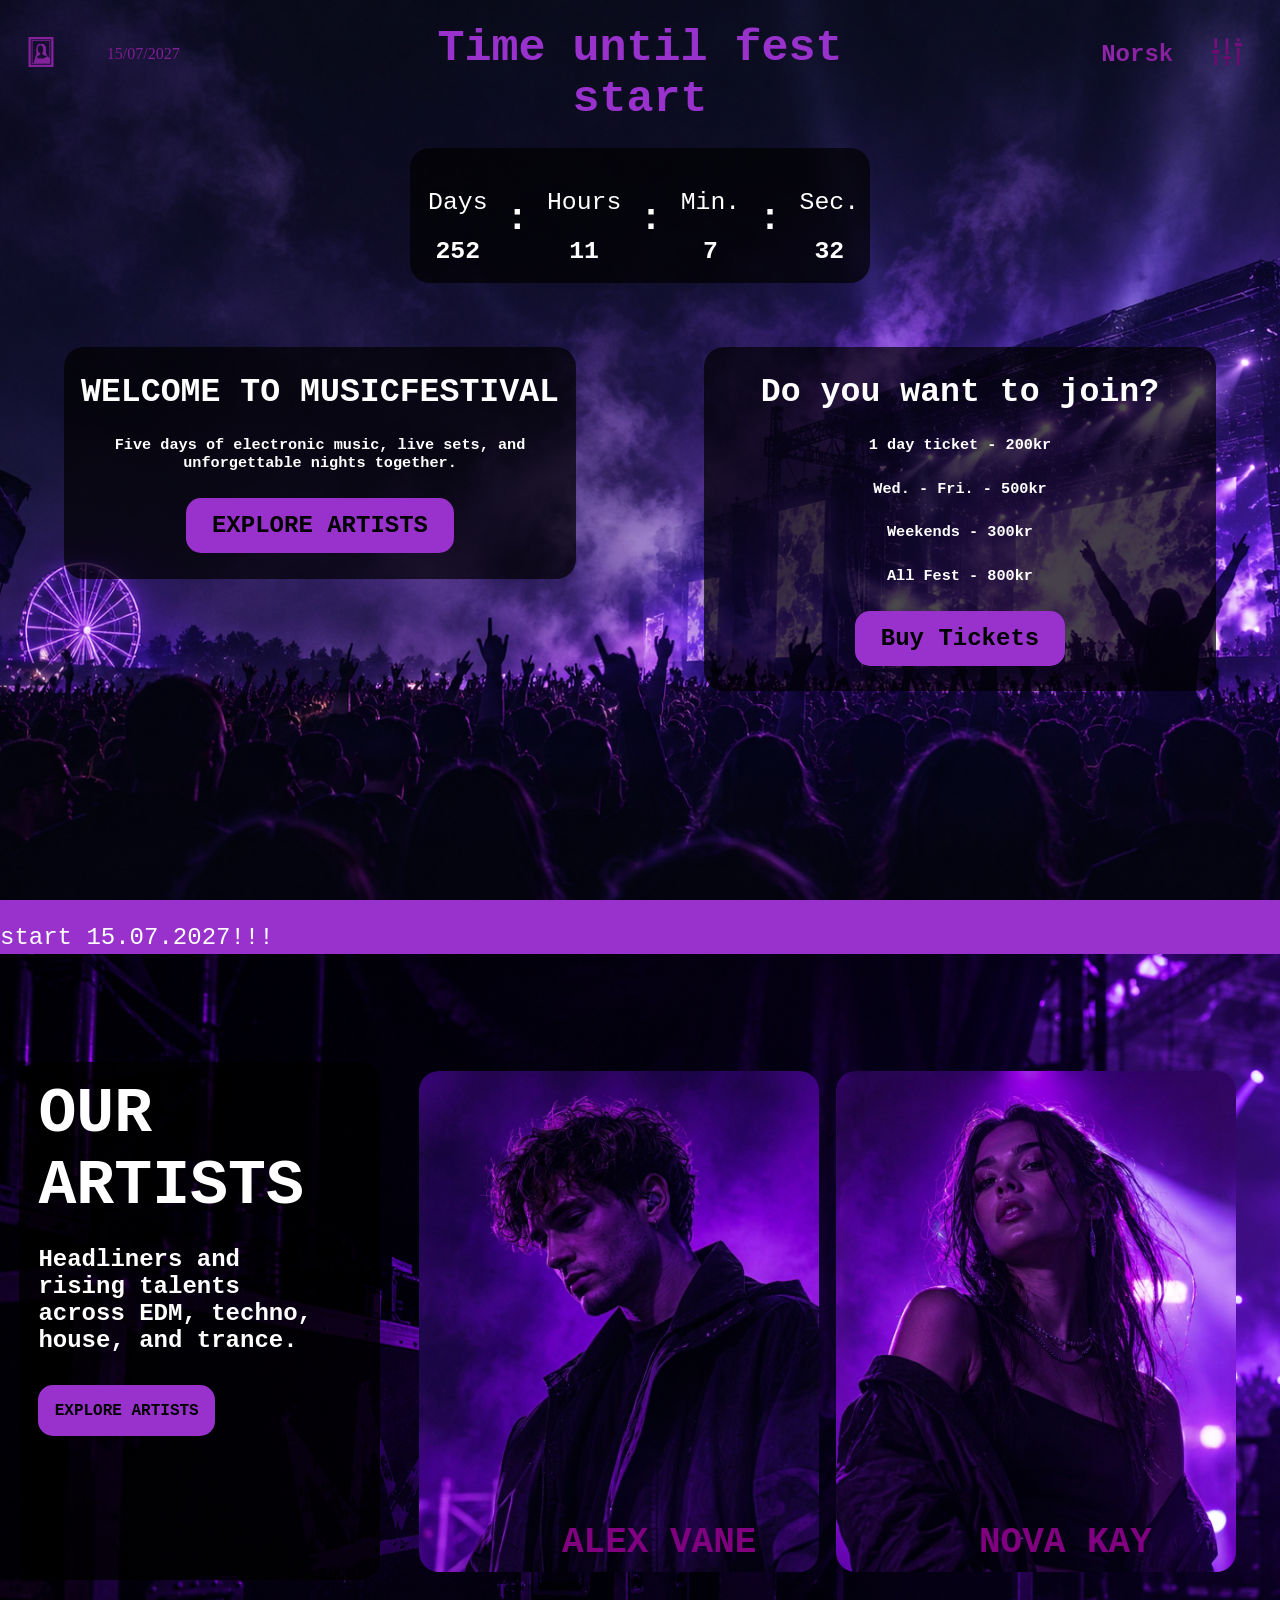
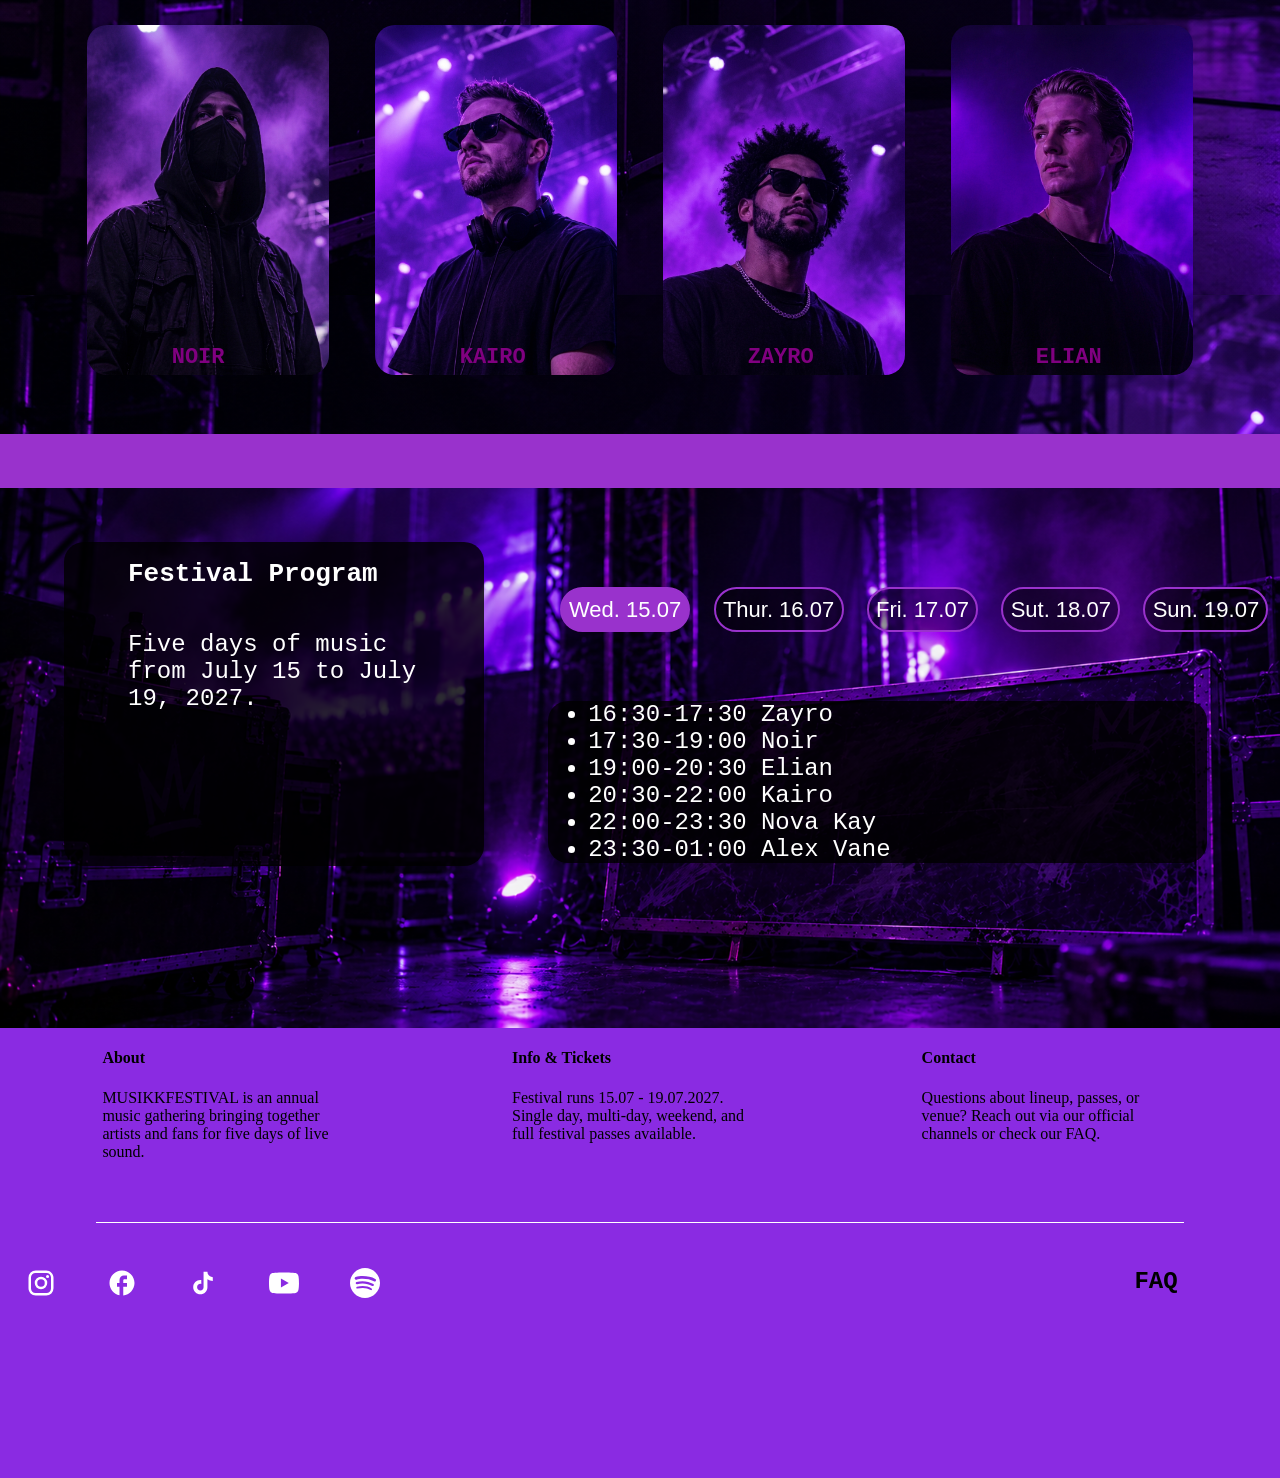
==== index.html @ 5bc3dd4d "Initial commit" ====
<!DOCTYPE html>
<html lang="en">
<head>
    <meta charset="UTF-8">
    <meta name="viewport" content="width=device-width, initial-scale=1.0">
    <title>MUSIKKFESTIVAL</title>
    <link rel="stylesheet" href="css/style.css">
</head>
<body class="body">
    <hdr class="hdr">
        <a href="index.html" id="hdrLogo" class="hdrItem">
            <svg  viewBox="0 0 512 512">
            <g>
	            <path class="st0" d="M42.436,0v512H61.6h407.964V0H42.436z M431.228,473.664H80.769V38.328h350.459V473.664z"/>
	            <path class="st0" d="M414.799,450.398V54.757H97.193v402.486h317.606V450.398z M401.11,366.201
		                            c-3.654-7.718-8.44-14.709-14.695-20.284c-50.18-44.764-45.007-74.203-45.992-92.435c-1.262-23.412,24.05-142.4-89.869-137.962
		                            c-3.474,4.522-6.993,20.596-6.678,29.14c42.746-1.304,50.313,35.603,50.313,70.728s-17.05,58.344-17.05,58.344
		                            c-0.804,2.371-2.074,1.733-0.683,3.814c0,0,2.458,2.961,5.458,6.179c3.266,14.237,15.277,32.42,43.634,35.569
		                            c20.361,2.268,22.392,4.528,31.817,9.404c2.545,2.316,4.404,4.591,5.319,6.782c-20.888-0.957-56.158,26.574-56.158,26.574
		                            s-34.872,6.768-67.011,5.548c2.559-3.676,5.52-6.858,8.852-9.07c1.523-1.013,1.935-3.079,0.916-4.605
		                            c-1.016-1.525-3.079-1.942-4.604-0.929c-4.788,3.203-8.61,7.642-11.716,12.441c-0.364,0.569-0.7,1.144-1.048,1.72
		                            c-18.717-1.539-35.402-6.311-42.146-17.448c-9.889-16.311,52.212-45.562,52.212-45.562v-29.425c0,0-11.674,0.27-26.862-16.179
		                            c-22.326-24.196-16.876-79.613-7.316-94.897c14.276-22.816,29.428-16.138,29.112-19.93c-1.05-12.65,5.829-28.253,5.829-28.253
		                            c-4.58,0.222-15.08,2.04-26.002,6.567c-11.751,4.882-30.735,17.539-40.229,68.163c-8.749,46.658,9.455,102.566-1.932,115.853
		                            c-11.394,13.287-15.191,23.731-15.191,32.276c0,16.387-3.162,32.039-5.062,33.939c-1.769,1.776-18.832,27.573-21.103,71.29h-22.337
		                            V68.447H401.11V366.201z"/>
            </g>
            </svg>
        </a>
        <p id="startDate" class="hdrItem">15/07/2027</p>
        <a href="" id="langButt" class="hdrItem" data-lang="langBtnText">English</a>
        <a href="" id="hdrMenuButt" class="hdrItem">
            <svg  viewBox="0 0 512 512" >
            <g>
	            <rect x="424" y="24" class="st0" width="48" height="52"/>
	            <rect x="424" y="188" class="st0" width="48" height="300"/>
	            <path class="st0" d="M484.79,100h-73.578C396.188,100,384,112.188,384,127.211v9.578c0,15.023,12.188,27.21,27.211,27.21h73.578
	            	c15.023,0,27.21-12.187,27.21-27.21v-9.578C512,112.188,499.813,100,484.79,100z"/>
	            <rect x="231.985" y="24" class="st0" width="48" height="276.641"/>
	            <rect x="231.985" y="412.641" class="st0" width="48" height="75.359"/>
	            <path class="st0" d="M292.774,324.641h-73.578c-15.023,0-27.21,12.187-27.21,27.211v9.578c0,15.024,12.187,27.211,27.21,27.211
	            	h73.578c15.023,0,27.211-12.187,27.211-27.211v-9.578C319.985,336.828,307.797,324.641,292.774,324.641z"/>
	            <rect x="40" y="308" class="st0" width="48" height="180"/>
	            <rect x="40" y="24" class="st0" width="48" height="172"/>
	            <path class="st0" d="M100.79,220H27.211C12.188,220,0,232.188,0,247.211v9.578C0,271.813,12.188,284,27.211,284h73.578
	            	c15.023,0,27.21-12.187,27.21-27.21v-9.578C128,232.188,115.813,220,100.79,220z"/>
            </g>
            </svg>
        </a>
    </hdr>
    <div id="menuOverlay">
        <div id="menuBox">
            <a href="" id="closeMenuButt">X</a>
            <a href="index.html" class="menuLink" data-lang="menuHome">Home</a>
            <a href="artists.html" class="menuLink" data-lang="menuArtists">Artists</a>
            <a href="tickets.html" class="menuLink" data-lang="menuTickets">Tickets</a>
            <a href="faq.html" class="menuLink" data-lang="menuFaq">FAQ</a>
        </div>
    </div>
    <main class="main">
        <div id="frame1">
            <div class="counterBox">
                <h2 id="counterTitle" data-lang="counterTitle">Time until fest start</h2>
                <div id="counterTimer">
                    <div class="counterNameBox">
                        <p data-lang="daysLabel">Days</p>
                        <h1 id="days">160</h1>
                    </div>
                    <h4>:</h4>
                    <div class="counterNameBox">
                        <p data-lang="hoursLabel">Hours</p>
                        <h1 id="hours">14</h1>
                    </div>
                    <h4>:</h4>
                    <div class="counterNameBox">
                        <p data-lang="minLabel">Min.</p>
                        <h1 id="minutes">47</h1>
                    </div>
                    <h4>:</h4>
                    <div class="counterNameBox">
                        <p data-lang="secLabel">Sec.</p>
                        <h1 id="seconds">57</h1>
                    </div>
                </div>
            </div>

            <div id="f1Row">   
                <div class="f1Box">
                    <h1 data-lang="heroTitle">VELKOMEN TIL MUSIKKFESTIVAL</h1>
                    <h3 data-lang="heroSub">Five days of electronic music, live sets, and unforgettable nights together.</h3>
                    <a href="artists.html" class="butt">
                        <p data-lang="exploreBtn">EXPLORE ARTISTS</p>

                    </a>
                </div>
                <div class="f1Box" id="ticketBox">
                    <h1 data-lang="joinTitle">Do you want to join?</h1>
                    <h3>1 day ticket - 200kr</h3>
                    <h3>Wed. - Fri. - 500kr</h3>
                    <h3>Weekends - 300kr</h3>
                    <h3>All Fest - 800kr</h3>
                    <a href="tickets.html" class="butt">
                        <p data-lang="buyBtn">Buy Tickets</p>
                    </a>
                </div>
            </div>
            
        </div>
        <div id="lineBetween">
            <p id="inLineText"> start 15.07.2027!!!</p>
        </div>
        <div id="frame2">
            <div class="f2TitleBox">
                <h1 data-lang="ourArtistsTitle">OUR ARTISTS</h1>
                <p data-lang="ourArtistsSub">Headliners and rising talents across EDM, techno, house, and trance.</p>
                <a href="artists.html" class="butt" data-lang="exploreBtn">EXPLORE ARTISTS</a>
            </div>
            <div class="mainArtistsBox">
                <div class="mainArtist" id="m1">
                    <a href="artists.html">ALEX VANE</a>
                </div>
                <div class="mainArtist" id="m2">
                    <a href="artists.html">NOVA KAY</a>
                </div>
            </div>
            <div class="smallArtistsBox">
                <div class="smallArtist" id="s1">
                    <a href="artists.html">NOIR</a>
                </div>
                <div class="smallArtist" id="s2">
                    <a href="artists.html">KAIRO</a>
                </div>
                <div class="smallArtist" id="s3">
                    <a href="artists.html">ZAYRO</a>
                </div>
                <div class="smallArtist" id="s4">
                    <a href="artists.html">ELIAN</a>
                </div>
            </div>
        </div>
        <div id="lineBetween">
            <p id="inLineText"></p>
        </div>
        <div id="frame3">
            <div class="f3TitleBox">
                <h1 data-lang="programTitle">Festival Program</h1>
                <p data-lang="programSub">Five days of music from July 15 to July 19, 2027.</p>
            </div>
            <div class="scheduleBox">
                <div class="buttBox">
                    <button href="" class="schButt active"> Wed. 15.07</button>
                    <button href="" class="schButt"> Thur. 16.07</button>
                    <button href="" class="schButt"> Fri. 17.07</button>
                    <button href="" class="schButt"> Sut. 18.07</button>
                    <button href="" class="schButt"> Sun. 19.07</button>

                </div>

                <div id="schedule">
                    <ul id="scheduleList">
                        <li>16:30-17:30 Zayro</li>
                        <li>17:30-19:00 Noir</li>
                        <li>19:00-20:30 Elian</li>
                        <li>20:30-22:00 Kairo</li>
                        <li>22:00-23:30 Nova Kay</li>
                        <li>23:30-01:00 Alex Vane</li>
                    </ul>
                </div>
            </div>

        </div>
    </main>
    <ftr class="ftr">
        <div id="ftrBox">
            <div class="ftrItem">
                <h4 data-lang="ftrT1">Title1</h4>
                <p data-lang="ftrP1">MUSIKKFESTIVAL is an annual music gathering bringing together artists and fans for five days of live sound.</p>
            </div>
            <div class="ftrItem">
                <h4 data-lang="ftrT2">Title2</h4>
                <p data-lang="ftrP2">Festival runs 15.07 - 19.07.2027. Single day, multi-day, weekend, and full festival passes available.</p>
            </div>
            <div class="ftrItem">
                <h4 data-lang="ftrT3">Title3</h4>
                <p data-lang="ftrP3">Questions about lineup, passes, or venue? Reach out via our official channels before the festival starts.</p>
            </div>
        </div>
        <div id="stroke"></div>
        <div id="ftrUnderBox">
            <a href="https://www.instagram.com/" target="_blank" id="ftrLogo" class="hdrItem">
                <svg viewBox="0 0 24 24">
                    <path d="M7.8 2h8.4C19.4 2 22 4.6 22 7.8v8.4a5.8 5.8 0 0 1-5.8 5.8H7.8C4.6 22 2 19.4 2 16.2V7.8A5.8 5.8 0 0 1 7.8 2zm-.2 2A3.6 3.6 0 0 0 4 7.6v8.8C4 18.39 5.61 20 7.6 20h8.8a3.6 3.6 0 0 0 3.6-3.6V7.6C20 5.61 18.39 4 16.4 4H7.6zm9.65 1.5a1.25 1.25 0 0 1 1.25 1.25A1.25 1.25 0 0 1 17.25 8 1.25 1.25 0 0 1 16 6.75a1.25 1.25 0 0 1 1.25-1.25zM12 7a5 5 0 0 1 5 5 5 5 0 0 1-5 5 5 5 0 0 1-5-5 5 5 0 0 1 5-5zm0 2a3 3 0 0 0-3 3 3 3 0 0 0 3 3 3 3 0 0 0 3-3 3 3 0 0 0-3-3z"/>
                </svg>
            </a>
            <a href="https://www.facebook.com/" target="_blank" id="ftrLogo" class="hdrItem">
                <svg viewBox="0 0 24 24">
                    <path d="M22 12c0-5.52-4.48-10-10-10S2 6.48 2 12c0 4.84 3.44 8.87 8 9.8V15H8v-3h2V9.5C10 7.57 11.57 6 13.5 6H16v3h-2c-.55 0-1 .45-1 1v2h3v3h-3v6.95c5.05-.5 9-4.76 9-9.95z"/>
                </svg>
            </a>
            <a href="https://www.tiktok.com/" target="_blank" id="ftrLogo" class="hdrItem">
                <svg viewBox="0 0 24 24">
                    <path d="M16.6 5.82s.51.5 0 0A4.278 4.278 0 0 1 15.54 3h-3.09v12.4a2.592 2.592 0 0 1-2.59 2.5c-1.42 0-2.6-1.16-2.6-2.6 0-1.72 1.66-3.01 3.37-2.48V9.66c-3.45-.46-6.47 2.22-6.47 5.64 0 3.33 2.76 5.7 5.69 5.7 3.14 0 5.69-2.55 5.69-5.7V9.01a7.35 7.35 0 0 0 4.3 1.38V7.3s-1.88.09-3.24-1.48z"/>
                </svg>
            </a>
            <a href="https://www.youtube.com/" target="_blank" id="ftrLogo" class="hdrItem">
                <svg viewBox="0 0 24 24">
                    <path d="M23.498 6.186a3.016 3.016 0 0 0-2.122-2.136C19.505 3.545 12 3.545 12 3.545s-7.505 0-9.377.505A3.017 3.017 0 0 0 .502 6.186C0 8.07 0 12 0 12s0 3.93.502 5.814a3.016 3.016 0 0 0 2.122 2.136c1.871.505 9.376.505 9.376.505s7.505 0 9.377-.505a3.015 3.015 0 0 0 2.122-2.136C24 15.93 24 12 24 12s0-3.93-.502-5.814zM9.545 15.568V8.432L15.818 12l-6.273 3.568z"/>
                </svg>
            </a>
            <a href="https://open.spotify.com/" target="_blank" id="ftrLogo" class="hdrItem">
                <svg viewBox="0 0 24 24">
                    <path d="M12 0C5.4 0 0 5.4 0 12s5.4 12 12 12 12-5.4 12-12S18.66 0 12 0zm5.521 17.34c-.24.359-.66.48-1.021.24-2.82-1.74-6.36-2.101-10.561-1.141-.418.122-.779-.179-.899-.539-.12-.421.18-.78.54-.9 4.56-1.021 8.52-.6 11.64 1.32.42.18.479.659.301 1.02zm1.44-3.3c-.301.42-.841.6-1.262.3-3.239-1.98-8.159-2.58-11.939-1.38-.479.12-1.02-.12-1.14-.6-.12-.48.12-1.021.6-1.141C9.6 9.9 15 10.561 18.72 12.84c.361.181.54.78.241 1.2zm.12-3.36C15.24 8.4 8.82 8.16 5.16 9.301c-.6.179-1.2-.181-1.38-.721-.18-.601.18-1.2.72-1.381 4.26-1.26 11.28-1.02 15.721 1.621.539.3.719 1.02.419 1.56-.299.421-1.02.599-1.559.3z"/>
                </svg>
            </a>
            <a href="faq.html" id="ftrFaqLink" data-lang="menuFaq">FAQ</a>
        </div>
    </ftr>
    <script src="script/timer.js"></script>
    <script src="script/buttonLigic.js"></script>
</body>
</html>
---- css/style.css ----
.body {
    margin: 0;
}


.hdr {
    display: flex;

    position: fixed;
    top: 0;
    left: 0;

    mix-blend-mode: difference;

    width: 100%;
    height: 12vh;
    background-color: rgba(0, 0, 0, 0);
}
.hdrItem{
    margin: auto;
    fill: darkorchid;
    color: darkorchid;
}



#hdrLogo {
    width: 30px;
    height: auto;
    margin-left: 2vw;
    margin-right: 2vw;
}
#startDate{
    margin-left: 2vw;
    margin-right: 2vw;
}
#langButt {
    margin-right: 1vw;
    font-size: 24px;
    text-decoration: none;
    font-family: monospace;
    font-weight: bold;
}
#hdrMenuButt {
    width: 30px;
    height: auto;
    margin-right: 3vw;
    margin-left: 2vw;
}

.main {
    display: flex;
    flex-direction: column;

    font-family: monospace;
    color: white;
}
.main p {
    font-size: 24px;
}



.butt {
    display: flex;

    width: fit-content;
    height: 5vh;

    align-items: center;


    padding-top: 1%;
    padding-bottom: 1%;
    padding-left: 5%;
    padding-right: 5%;

    background-color: darkorchid;
    border-radius: 15px;

    text-decoration: none;
    color: black;
    font-weight: bold;
    font-size: large;
    font-family: monospace;
}
.butt:hover {
    background-color: purple;
    color: white;
}



#lineBetween {
    width: 100%;
    height: 6vh;
    
    background-color: darkorchid;

    font-family: monospace;
}




#frame1 {
    background-image: url(../img/f1background.png);
    background-size: cover;
    background-position: center;

    display: flex;
    flex-direction: column;

    width: 100%;
    height: 100vh;

    background-color: rgb(50, 49, 49);
}
.f1Box {
    display: flex;
    flex-direction: column;

    width: 40%;

    margin: auto;
    margin-top: 5%;
    margin-left: 5%;

    text-align: center;

    background-color: rgba(0, 0, 0, 0.7);

    border-radius: 20px;

}
.f1Box h1 {
    margin: auto;
    margin-top: 5%;
    margin-bottom: 5%;

    width: 100%;

    font-size: calc(14px + 1.5vw);
    font-weight: bold;
}
.f1Box h3 {
    margin: auto;
    margin-bottom: 5%;
}
.f1Box a {
    margin: auto;
    margin-bottom: 5%;
}

#f1Row {
    display: flex;
    flex-direction: row;
}


.counterBox {
    display: flex;
    width: 60%;

    flex-direction: column;

    margin: auto;
    margin-top: 0;
    margin-bottom: 0;


}
#counterTitle {
    font-size: 5vh;
    text-align: center;

    width: 35vw;

    margin: auto;
    margin-top: 3%;
    margin-bottom: 3%;

    color: darkorchid;

    
}
#counterTimer {
    display: flex;
    
    margin: auto;
    margin-top: 0;
    margin-bottom: 0;

    width: inherit;
    height: 15vh;

    background-color: rgba(0, 0, 0, 0.7);
    border-radius: 20px;
}
#counterTimer h4 {
    font-size: calc(12px + 2vw);
}

.counterNameBox {
    display: flex;
    flex-direction: column;

    padding: 2%;

    align-items: center;
    margin: 2%;
}
.counterNameBox h1 {
    height: fit-content;
    font-size: calc(12px + 1vw);
    margin-top: 0;
    margin-bottom: 0;
}
.counterNameBox p {
    font-size: calc(12px + 1vw);

    margin: auto;
}


@media (max-width: 800px) {
    #frame1 {
        flex-direction: column;

        height: 120vh;
    }

    .f1Box {
        width: 85vw;

        margin-left: auto;
        margin-right: auto;
    }

    .counterBox {
        width: 85vw;
        margin-top: 6vh;
    }
    #counterTitle {
        width: 85vw;

        margin-top: 12px;
        margin-bottom: 12px;
    }
    #counterTimer {
        width: 85vw;

        justify-content: center;

        margin: 0;
        margin-top: 12px;
    }
    #f1Row {
        flex-direction: column;
    }
}






#frame2 {
    display: grid;
    grid-template-rows: 60% 40%;
    grid-template-columns: 30% 70%;
    
    width: 100%;
    height: 120vh;

    background-image: url(../img/ArtistsBackground.png);

    font-weight: bold;

    
}

.f2TitleBox {
    display: flex;
    flex-direction: column;

    width: 85%;
    height: 80%;

    margin-top: 12vh;
    margin-left: 5%;

    padding-left: 5%;
    padding-right: 4%;


    background-color: rgba(0, 0, 0, 0.8);
    border-radius: 20px;
}
.f2TitleBox h1 {
    font-size: calc(12px + 4vw);

    width: 90%;

    margin: 0;
    margin-top: 5%;
}
.f2TitleBox p {
    width: 90%;
}
.f2TitleBox a {
    margin-top: 2%;
    margin-bottom: 4%;
}

.mainArtistsBox {
    display: flex;

    width: 95%;
    height: 80%;

    margin-top: 12vh;
    margin-left: 3%;
    
}
.mainArtist {
    display: flex;
    width: 45%;
    height: 39;

    padding: 1%;
    margin: 1%;

    background-color: rgba(0, 0, 0, 0.8);
    border-radius: 20px;

    background-position: top;
    background-size: cover;
}
.mainArtist a {
    font-size: 36px;
    text-decoration: none;
    color: purple;

    align-self: flex-end;

    margin-left: 35%;
}

#m1 {
    background-image: url(../img/Artists/AlexVane.jpg);
}
#m2 {
    background-image: url(../img/Artists/NovaKay.jpg);
}




.smallArtistsBox {
    display: flex;

    grid-column: span 2;

    margin-left: 5%;
    

    width: 90%;
    height: 90%;
}
.smallArtist {
    display: flex;
    background-color: rgba(0, 0, 0, 0.8);
    border-radius: 20px;

    width: 95%;
    height: 90%;

    margin: 2%;

    background-position: top;
    background-size: cover;
}
.smallArtist a {
    font-size: 22px;
    text-decoration: none;
    color: purple;

    align-self: flex-end;
    margin-left: 35%;
    margin-bottom: 2%;
    
}

#s1 {
    background-image: url(../img/Artists/Noir.jpg);
}
#s2 {
    background-image: url(../img/Artists/Kairo.jpg);
}
#s3 {
    background-image: url(../img/Artists/Zayro.jpg);
    background-position: center;
}
#s4 {
    background-image: url(../img/Artists/Elian.jpg);
}



@media (max-width: 800px) {
    #frame2 {
        display: flex;
        flex-direction: column;

        height: 150vh;
    }
    .mainArtistsBox {
        margin-top: 5%;

        height: 50vh;
    }
    .smallArtistsBox {
        flex-direction: row;

        height: 30%;

        margin-top: 5%;

        
    }
    .f2TitleBox {
        height: auto;
    }
    .smallArtist {
        background-position: center;
    }
    .smallArtist a {
        font-size: 18px;

        margin-left: auto;
        margin-right: auto;
    }
    #s3 {
        background-position: center;
    }
}



#frame3 {
    display: flex;
    width: 100%;
    height: 60vh;

    background-image: url(../img/raspisanieBackground2.png);
    background-position: bottom;
    background-size: cover;
    background-repeat: repeat;
}

.f3TitleBox {
    display: flex;
    flex-direction: column;

    width: 25%;
    height: 60%;

    margin-top: 6vh;
    margin-left: 5%;

    padding-left: 5%;
    padding-right: 4%;


    background-color: rgba(0, 0, 0, 0.8);
    border-radius: 20px;
}
.scheduleBox {
    width: 60%;
    height: 25%;

    margin-top: 6vh;
    margin-left: 5%;
}

.buttBox {
    display: flex;
    flex-wrap: wrap;
    row-gap: 5%;

    height: 100%;
}
.schButt {
    background-color: rgba(0, 0, 0, 0.4);
    border-radius: 25px;
    border-style: solid;
    border-color: darkorchid;


    font-size: 22px;
    color: white;

    padding: 1%;
    margin: auto;

    white-space: nowrap;

    text-decoration: none;

    transition: 0.5s;
}
.schButt:hover {
    background-color: darkorchid;
}
.schButt.active {
    background-color: darkorchid;
}

#schedule {
    width: 90%;

    background-color: rgba(0, 0, 0, 0.8);
    border-radius: 20px;
}
#scheduleList {
    font-size: 24px;
}

@media (max-width: 800px) {
    #frame3 {
        height: 100vh;
    }
    .f3TitleBox {
        height: 43%;
    }
    .scheduleBox {
        height: 90%;
    }
    .buttBox {
        height: 20%;
    }
}


/*Artists side*/
#artistFrame{
    display: flex;
    flex-direction: column;

    width: 100%;
    height: 105vh;

    background-image: url(../img/ArtistsBackground.png);
}

.hdrTitle {
    margin-left: auto;
    margin-right: auto;

    color: purple;
}

#artistButBox {
    height: 20vh;
    width: 90%;

    margin-right: auto;
    margin-left: 10%;
    margin-bottom: 2%;
    margin-top: 2%;
}

.artistButt {
    display: flex;

    background-color: rgba(0, 0, 0, 0.4);
    background-size: cover;
    background-position: top;

    border-radius: 25px;
    border-style: solid;
    border-color: darkorchid;

    height: 90%;
    width: 10%;


    font-size: 22px;
    color: white;

    margin: 1%;


    text-decoration: none;

    transition: 0.5s;
}
.artistButt p {
    align-self: flex-end;

    margin-left: auto;
    margin-right: auto;
}
.artistButt:hover {
    background-color: darkorchid;
    background-image: none;
}



#artBut1 {
    background-image: url(../img/Artists/AlexVane.jpg);
}
#artBut2 {
    background-image: url(../img/Artists/NovaKay.jpg);
}
#artBut3 {
    background-image: url(../img/Artists/Noir.jpg);
}
#artBut4 {
    background-image: url(../img/Artists/Kairo.jpg);
}
#artBut5 {
    background-image: url(../img/Artists/Zayro.jpg);
    background-position: center;
}
#artBut6 {
    background-image: url(../img/Artists/Elian.jpg);
}

.artistButt.active {
    background-color: darkorchid;
    background-image: none !important;
}


#artInfoBox {
    display: flex;

    height: 100%;

    margin-left: 5%;


}

#artPhoto {
    width: auto;
    height: 25%;

    

    border-radius: 20px;
    border-style: solid;
    border-color: rgba(0, 0, 0, 0.8);
    border-width: 15px;

    margin: 2%;

}
#infoText {
    width: 45%;
    height: fit-content;

    background-color: rgba(0, 0, 0, 0.8);
    border-radius: 20px;

    padding: 2%;

    margin-top: 2%;
}
#infoText h1 {
    color: purple;
}
#infoText p {
    color: darkslateblue;
}

@media (max-width: 800px) {
    #artistFrame {
        height: 150vh;
    }
    .hdrTitle {
        margin-top: 12vh;
    }
    #artInfoBox {
        flex-direction: column;
        
    }
    #artPhoto {
        width: 80%;
        height: auto;

        margin: auto;
        margin-bottom: 0;
        margin-top: 0;
    }
    #infoText {
        width: 80%;

        margin: auto;
        margin-top: 0;
    }
    .artistButt {
        width: 14%;

    }
}



/*Tickets side*/
#ticketFrame {
    display: flex;
    flex-direction: column;

    width: 100%;
    height: 100vh;

    background-image: url(../img/f1background.png);
    background-size: cover;
    background-position: center;
}

#tcktButBox {
    height: 18vh;

    margin-left: 5%;
    margin-right: 5%;
}

.tcktButt {
    display: flex;
    flex-direction: column;
    justify-content: center;
    align-items: center;

    background-color: rgba(0, 0, 0, 0.7);

    border-radius: 25px;
    border-style: solid;
    border-color: darkorchid;

    height: 90%;
    width: 20%;

    font-size: 20px;
    color: white;

    margin: auto;
}
.tcktButt:hover {
    background-color: darkorchid;
}
.tcktButt h2 {
    margin: 0;
    font-size: 22px;
}
.tcktButt p {
    margin: 2%;
    color: darkorchid;
    font-family: monospace;
    font-weight: bold;
}

.tcktButt.active {
    background-color: darkorchid;
}
.tcktButt.active p {
    color: black;
}
.tcktButt:hover p {
    color: black;
}


#buyInfoBox {
    display: flex;
    flex-direction: row;

    margin-top: 2%;
}

.tcktBox {
    display: flex;
    flex-direction: column;

    width: 40%;
    height: 45vh;

    margin: auto;
    margin-top: 2%;

    padding: 2%;

    background-color: rgba(0, 0, 0, 0.8);
    border-radius: 20px;
}
.tcktBox h1 {
    color: purple;
    margin-top: 0;
    margin-bottom: 2%;
}
.tcktBox h2 {
    color: darkorchid;
    font-family: monospace;
    margin-top: 0;
}

.tcktInput {
    width: 85%;
    height: 4vh;

    margin-bottom: 3%;
    padding-left: 2%;

    background-color: rgba(0, 0, 0, 0.6);
    border-style: solid;
    border-color: darkorchid;
    border-radius: 15px;

    color: white;
    font-family: monospace;
    font-size: 16px;
}

#buyNowButt {
    margin-top: auto;
}

@media (max-width: 800px) {
    #ticketFrame {
        flex-direction: column;
        height: 150vh;
    }
    #tcktButBox {
        flex-direction: column;
        height: 35vh;
    }
    .tcktButt {
        width: 85vw;
        height: 20%;
    }
    #buyInfoBox {
        flex-direction: column;
    }
    .tcktBox {
        width: 85vw;
        height: auto;
    }
}



/*Menu*/
#menuOverlay {
    display: none;
    position: fixed;
    top: 0;
    left: 0;

    width: 100%;
    height: 100vh;

    background-color: rgba(0, 0, 0, 0.85);
    z-index: 100;
}
#menuOverlay.open {
    display: flex;
}

#menuBox {
    display: flex;
    flex-direction: column;

    width: 35vw;
    height: 60vh;

    margin: auto;
    padding: 3%;

    background-color: rgba(0, 0, 0, 0.7);
    border-color: darkorchid;
    border-radius: 20px;

    text-align: center;
}

#closeMenuButt {
    align-self: flex-end;

    font-size: 28px;
    font-family: monospace;
    font-weight: bold;
    text-decoration: none;
    color: darkorchid;
}

.menuLink {
    margin: auto;

    font-size: calc(18px + 1.5vw);
    font-family: cursive;
    font-weight: bold;
    text-decoration: none;
    color: white;

    transition: 0.3s;
}
.menuLink:hover {
    color: darkorchid;
}


/*FAQ side*/
#faqFrame {
    display: flex;
    flex-direction: column;

    width: 100%;
    min-height: 100vh;

    padding-bottom: 6vh;

    background-image: url(../img/f1background.png);
    background-size: cover;
    background-position: center;
}

#faqListBox {
    display: flex;
    flex-direction: column;

    width: 75%;
    margin: auto;
    margin-top: 2%;
}

.faqItem {
    display: flex;
    flex-direction: column;

    margin-bottom: 2%;
    padding: 2%;

    background-color: rgba(0, 0, 0, 0.8);
    border-style: solid;
    border-color: darkorchid;
    border-radius: 20px;
}

.faqQuest {
    background-color: rgba(0, 0, 0, 0);
    border: none;

    text-align: left;
    font-family: cursive;
    font-size: calc(14px + 0.8vw);
    font-weight: bold;
    color: purple;

    cursor: pointer;
}

.faqAns {
    display: none;
    margin-top: 2%;
    margin-bottom: 0;

    font-size: 18px;
    color: white;
}
.faqItem.active .faqAns {
    display: block;
}



@media (max-width: 800px) {
    #menuBox {
        width: 80vw;
        height: 65vh;
    }
    #faqListBox {
        width: 88vw;
    }
    #faqFrame .hdrTitle {
        margin-top: 12vh;
    }
}



.ftr {
    display: flex;
    flex-direction: column;
    background-color: blueviolet;
    width: 100%;
    height: 50vh;
}

#ftrBox {
    display: flex;
    margin-left: 8vw;
    margin-right: 8vw;
    justify-content: space-between;
}
.ftrItem {
    width: 20vw;
    height: auto;
}
.ftrItem p {
    overflow-wrap: break-word;
}

#stroke {
    width: 85vw;
    height: 1px;
    background-color: white;
    margin: auto;
    margin-top: 5vh;
    margin-bottom: 5vh;
}

#ftrUnderBox {
    display: flex;
    
}

#ftrLogo {
    width: 30px;
    height: auto;
    margin-left: 2vw;
    margin-right: 2vw;

    fill: white;
    color: white;
}
#ftrFaqLink {
    margin-left: auto;
    margin-right: 8vw;

    font-size: 24px;
    font-family: monospace;
    font-weight: bold;
    text-decoration: none;
    color: black;
}
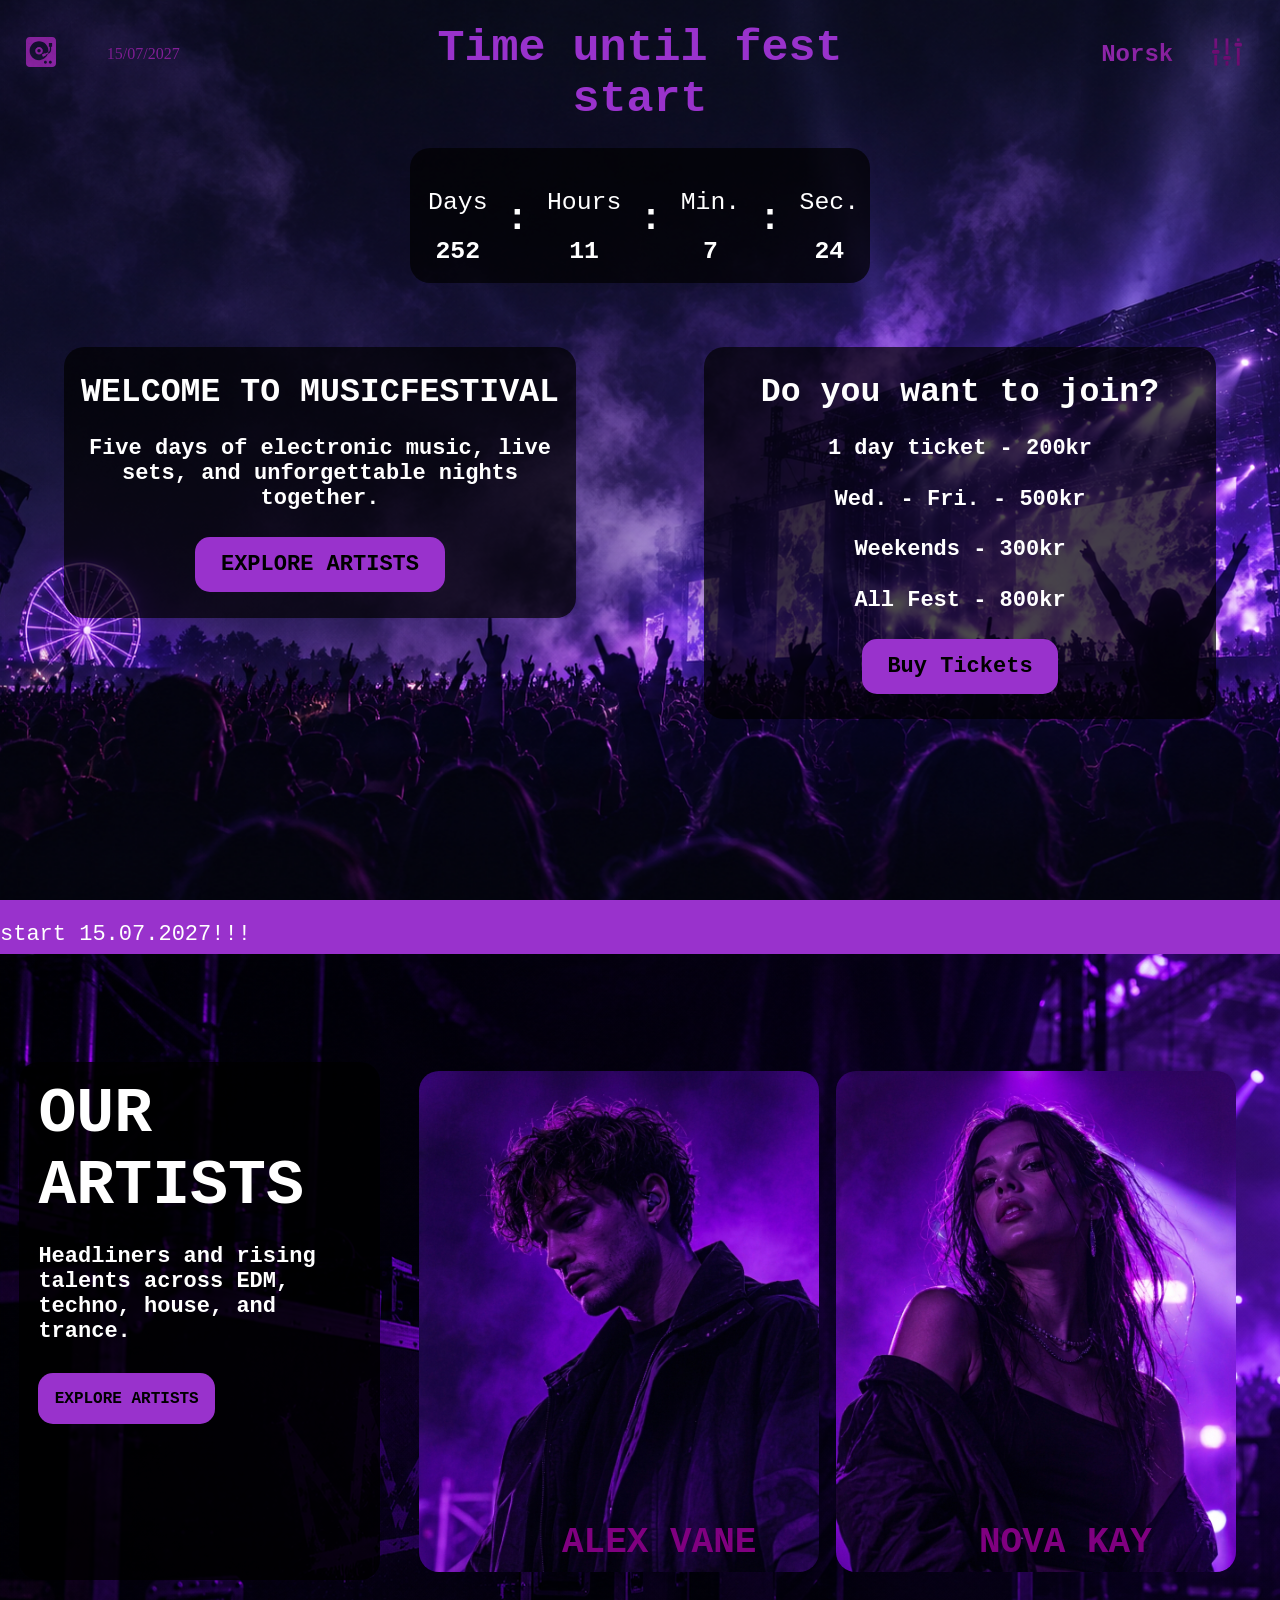
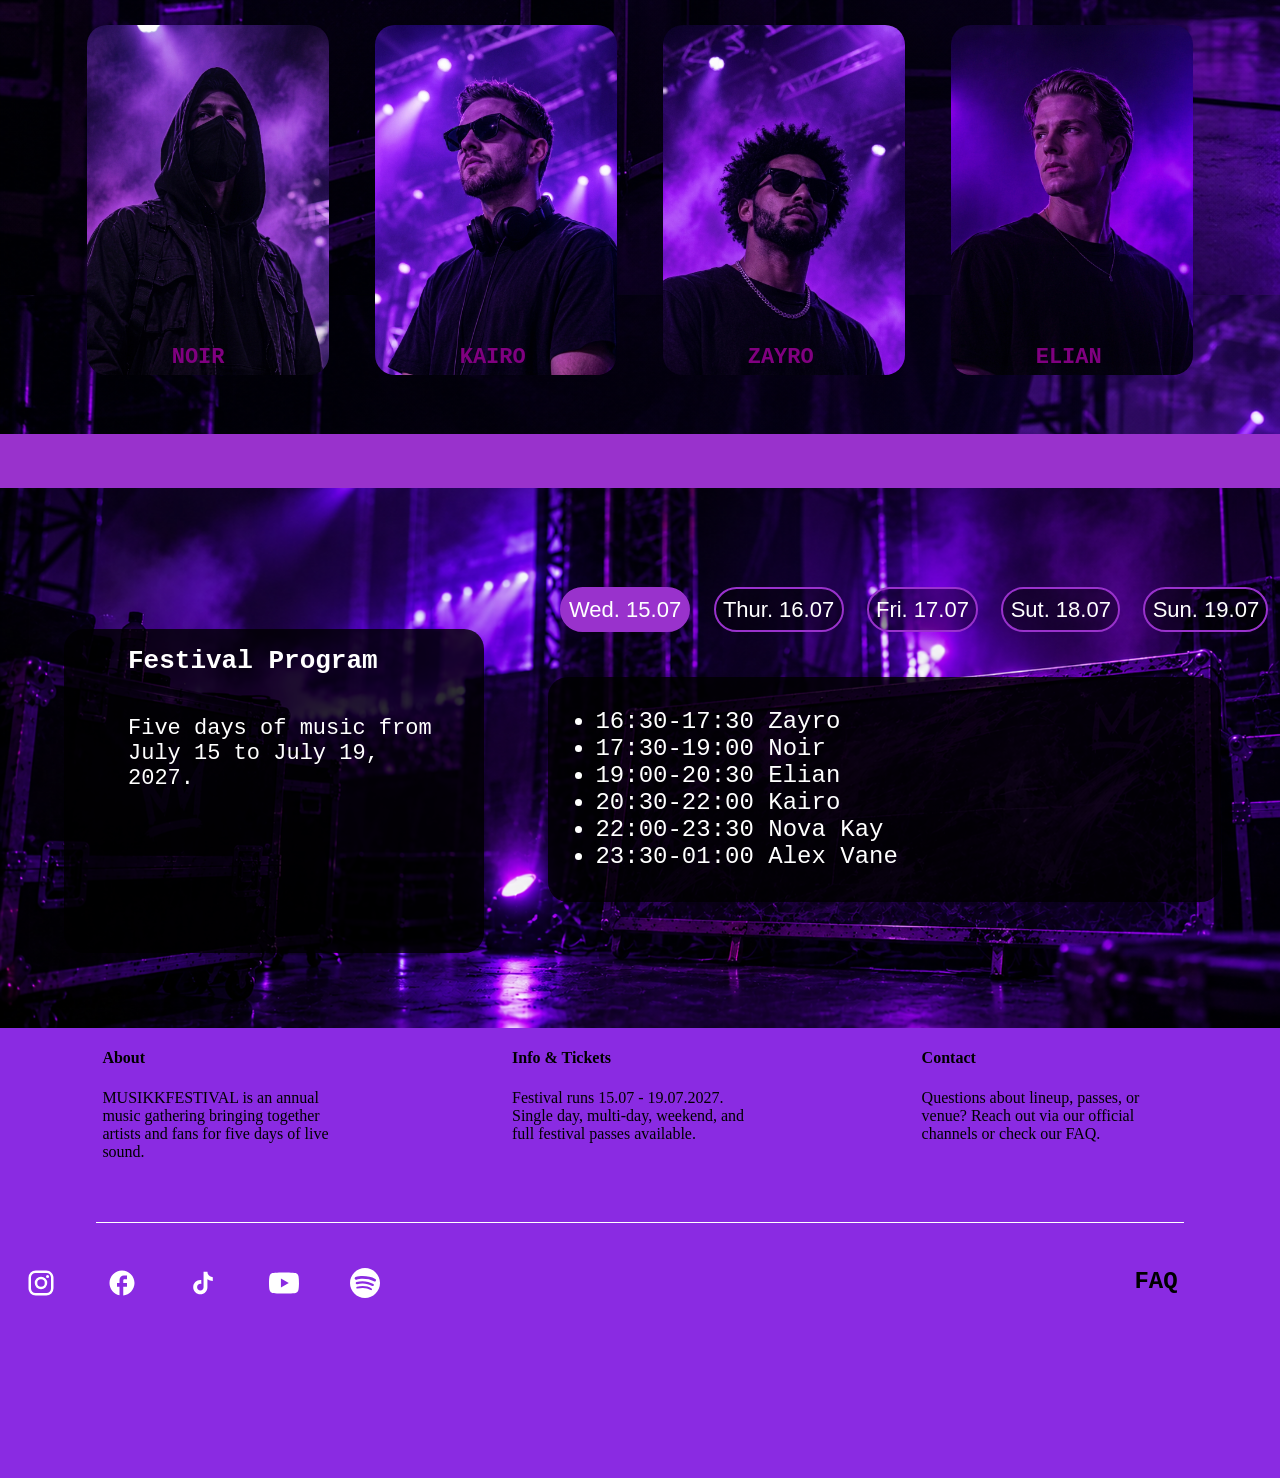
==== commit fdf73300: "1.1" ====
--- a/index.html
+++ b/index.html
@@ -9,22 +9,27 @@
 <body class="body">
     <hdr class="hdr">
         <a href="index.html" id="hdrLogo" class="hdrItem">
-            <svg  viewBox="0 0 512 512">
-            <g>
-	            <path class="st0" d="M42.436,0v512H61.6h407.964V0H42.436z M431.228,473.664H80.769V38.328h350.459V473.664z"/>
-	            <path class="st0" d="M414.799,450.398V54.757H97.193v402.486h317.606V450.398z M401.11,366.201
-		                            c-3.654-7.718-8.44-14.709-14.695-20.284c-50.18-44.764-45.007-74.203-45.992-92.435c-1.262-23.412,24.05-142.4-89.869-137.962
-		                            c-3.474,4.522-6.993,20.596-6.678,29.14c42.746-1.304,50.313,35.603,50.313,70.728s-17.05,58.344-17.05,58.344
-		                            c-0.804,2.371-2.074,1.733-0.683,3.814c0,0,2.458,2.961,5.458,6.179c3.266,14.237,15.277,32.42,43.634,35.569
-		                            c20.361,2.268,22.392,4.528,31.817,9.404c2.545,2.316,4.404,4.591,5.319,6.782c-20.888-0.957-56.158,26.574-56.158,26.574
-		                            s-34.872,6.768-67.011,5.548c2.559-3.676,5.52-6.858,8.852-9.07c1.523-1.013,1.935-3.079,0.916-4.605
-		                            c-1.016-1.525-3.079-1.942-4.604-0.929c-4.788,3.203-8.61,7.642-11.716,12.441c-0.364,0.569-0.7,1.144-1.048,1.72
-		                            c-18.717-1.539-35.402-6.311-42.146-17.448c-9.889-16.311,52.212-45.562,52.212-45.562v-29.425c0,0-11.674,0.27-26.862-16.179
-		                            c-22.326-24.196-16.876-79.613-7.316-94.897c14.276-22.816,29.428-16.138,29.112-19.93c-1.05-12.65,5.829-28.253,5.829-28.253
-		                            c-4.58,0.222-15.08,2.04-26.002,6.567c-11.751,4.882-30.735,17.539-40.229,68.163c-8.749,46.658,9.455,102.566-1.932,115.853
-		                            c-11.394,13.287-15.191,23.731-15.191,32.276c0,16.387-3.162,32.039-5.062,33.939c-1.769,1.776-18.832,27.573-21.103,71.29h-22.337
-		                            V68.447H401.11V366.201z"/>
-            </g>
+            <svg viewBox="0 0 512 512" >
+                <g>
+                	<path class="st0" d="M222.311,168.91c-36.324,0-65.763,29.446-65.763,65.778c0,36.324,29.439,65.763,65.763,65.763
+                		c36.324,0,65.77-29.438,65.77-65.763C288.081,198.356,258.635,168.91,222.311,168.91z M222.311,263.581
+                		c-15.964,0-28.9-12.928-28.9-28.908c0-15.957,12.936-28.908,28.9-28.908c15.964,0,28.9,12.951,28.9,28.908
+                		C251.211,250.654,238.275,263.581,222.311,263.581z"/>
+                	<path class="st0" d="M378.253,260.656l-48.714,22.512l-1.141-2.467c-1.952-4.234-6.973-6.082-11.215-4.137l-38.904,17.957
+                		c-4.242,1.952-6.09,6.982-4.138,11.216l11.666,25.269c1.952,4.242,6.982,6.09,11.216,4.129l38.903-17.949
+                		c4.242-1.961,6.098-6.974,4.138-11.216l-1.148-2.49l34.781-16.053c3.214-8.95,5.52-18.351,7.014-27.96
+                		C379.892,259.901,379.072,260.287,378.253,260.656z"/>
+                	<path class="st0" d="M450.355,0.008L61.637,0C27.603,0.016,0.012,27.583,0.004,61.641v388.71
+                		c0.008,34.05,27.582,61.641,61.633,61.641L450.355,512c34.051-0.008,61.624-27.599,61.641-61.649V61.641
+                		C511.979,27.583,484.397,0.016,450.355,0.008z M331.428,455.461c-13.892,0-25.164-11.272-25.164-25.164
+                		c0-13.899,11.272-25.164,25.164-25.164c13.9,0,25.164,11.265,25.164,25.164C356.592,444.188,345.328,455.461,331.428,455.461z
+                		 M415.308,455.461c-13.892,0-25.164-11.272-25.164-25.164c0-13.899,11.272-25.164,25.164-25.164
+                		c13.9,0,25.164,11.265,25.164,25.164C440.472,444.188,429.208,455.461,415.308,455.461z M445.478,167.826h-16.382
+                		c0,24.971,0,48.392,0,48.392c0,27.808-16.174,53.164-41.458,64.79l-13.94,6.42c-21.766,62.637-81.342,107.582-151.354,107.582
+                		c-88.58,0-160.312-71.797-160.312-160.305c0-88.58,71.732-160.305,160.312-160.305c88.5,0,160.305,71.724,160.305,160.305
+                		c0,8.42-0.667,16.704-1.937,24.763c15.957-8.429,26.016-25.06,26.016-43.25c0,0,0-23.421,0-48.392h-16.148v-67.105h54.899V167.826z
+                		"/>
+                </g>
             </svg>
         </a>
         <p id="startDate" class="hdrItem">15/07/2027</p>
@@ -46,6 +51,7 @@
 	            	c15.023,0,27.21-12.187,27.21-27.21v-9.578C128,232.188,115.813,220,100.79,220z"/>
             </g>
             </svg>
+            
         </a>
     </hdr>
     <div id="menuOverlay">
--- a/css/style.css
+++ b/css/style.css
@@ -56,7 +56,13 @@
     color: white;
 }
 .main p {
-    font-size: 24px;
+    font-size: 22px;
+}
+.main h4 {
+    font-size: 22px;
+}
+.main h3 {
+    font-size: 22px;
 }
 
 
@@ -466,7 +472,7 @@
     width: 25%;
     height: 60%;
 
-    margin-top: 6vh;
+    margin-top: 11%;
     margin-left: 5%;
 
     padding-left: 5%;
@@ -522,6 +528,8 @@
 
     background-color: rgba(0, 0, 0, 0.8);
     border-radius: 20px;
+
+    padding: 1%;
 }
 #scheduleList {
     font-size: 24px;
@@ -601,6 +609,8 @@
 
     margin-left: auto;
     margin-right: auto;
+
+    font-size: 16px;
 }
 .artistButt:hover {
     background-color: darkorchid;
@@ -647,7 +657,7 @@
 
 #artPhoto {
     width: auto;
-    height: 25%;
+    height: 40%;
 
     
 
@@ -679,7 +689,7 @@
 
 @media (max-width: 800px) {
     #artistFrame {
-        height: 150vh;
+        height: 180vh;
     }
     .hdrTitle {
         margin-top: 12vh;
